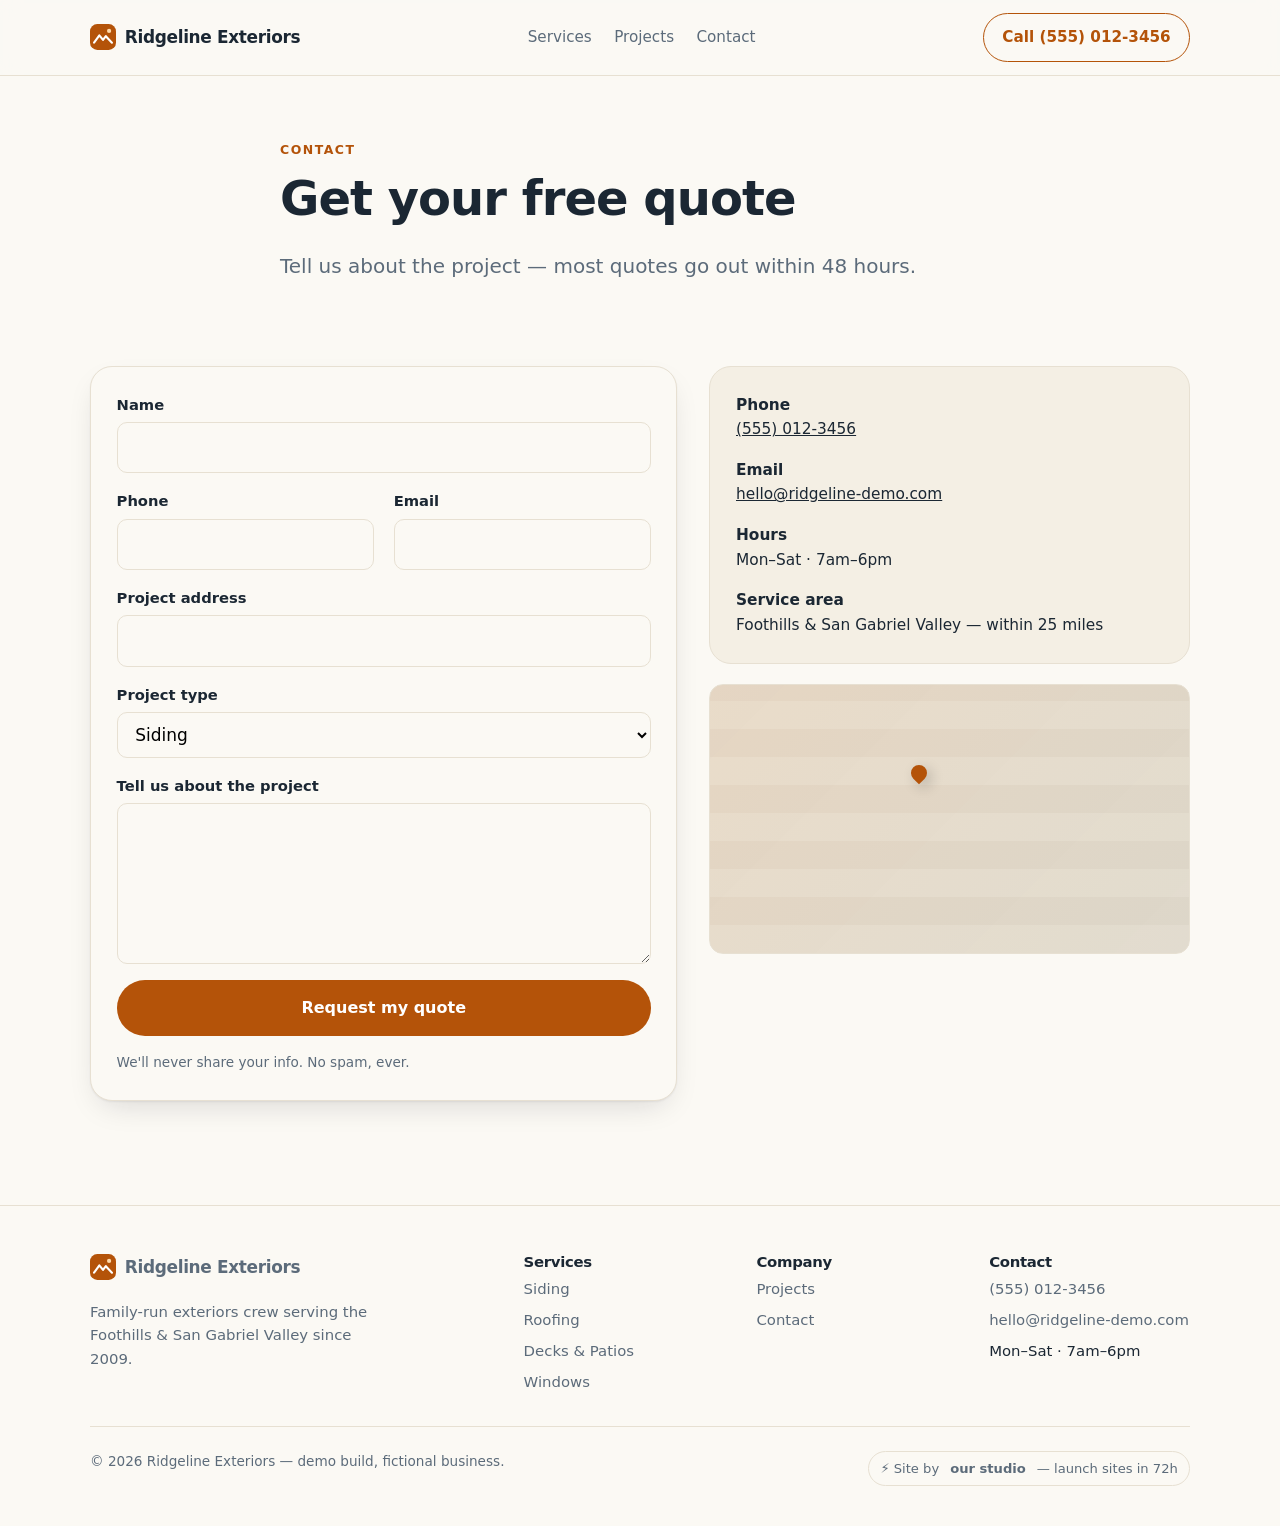
==== contact.html @ 2b3e5225 "Ridgeline Exteriors — showcase build (fictional business)" ====
<!doctype html>
<html lang="en">
<head>
  <meta charset="utf-8">
  <meta name="viewport" content="width=device-width, initial-scale=1">
  <title>Contact — Ridgeline Exteriors</title>
  <meta name="description" content="Request a free quote from Ridgeline Exteriors. Most quotes go out within 48 hours.">
  <link rel="icon" href="assets/favicon.svg" type="image/svg+xml">
  <link rel="stylesheet" href="assets/base.css">
  <link rel="stylesheet" href="assets/site.css">
</head>
<body>
  <header class="nav">
    <div class="container nav-inner">
      <a class="brand" href="index.html">
        <svg class="brand-mark" viewBox="0 0 32 32" aria-hidden="true"><rect width="32" height="32" rx="9" fill="var(--accent)"/><path d="M5 23l6.5-9 4.5 5.5 3.5-4.5L27 23" fill="none" stroke="#fff" stroke-width="2.6" stroke-linecap="round" stroke-linejoin="round"/><circle cx="23.5" cy="8.5" r="2.6" fill="#ffd9a8"/></svg>
        Ridgeline Exteriors
      </a>
      <nav aria-label="Main">
        <ul class="nav-links">
          <li><a href="services.html">Services</a></li>
          <li><a href="projects.html">Projects</a></li>
          <li><a href="contact.html" aria-current="page">Contact</a></li>
        </ul>
      </nav>
      <a class="btn btn-phone" href="tel:+15550123456">Call (555) 012-3456</a>
    </div>
  </header>

  <main>
    <section class="section-tight">
      <div class="container" style="max-width:720px;">
        <p class="eyebrow">Contact</p>
        <h1 style="font-size:clamp(1.9rem,4.5vw,3rem);">Get your free quote</h1>
        <p class="lead">Tell us about the project — most quotes go out within 48 hours.</p>
      </div>
    </section>

    <section class="section" style="padding-top:0;">
      <div class="container contact-grid">
        <!-- TODO(form): wire to a free-tier form endpoint before launch (Pages Functions / Formspree free) -->
        <form class="form-card form" action="#" method="post">
          <div class="field">
            <label for="name">Name</label>
            <input id="name" name="name" type="text" autocomplete="name" required>
          </div>
          <div class="grid grid-2">
            <div class="field">
              <label for="phone">Phone</label>
              <input id="phone" name="phone" type="tel" autocomplete="tel">
            </div>
            <div class="field">
              <label for="email">Email</label>
              <input id="email" name="email" type="email" autocomplete="email" required>
            </div>
          </div>
          <div class="field">
            <label for="address">Project address</label>
            <input id="address" name="address" type="text" autocomplete="street-address">
          </div>
          <div class="field">
            <label for="type">Project type</label>
            <select id="type" name="type">
              <option>Siding</option>
              <option>Roofing</option>
              <option>Deck or patio</option>
              <option>Windows</option>
              <option>Not sure yet</option>
            </select>
          </div>
          <div class="field">
            <label for="message">Tell us about the project</label>
            <textarea id="message" name="message" rows="5"></textarea>
          </div>
          <button class="btn btn-primary btn-lg" type="submit">Request my quote</button>
          <p class="muted mb-0" style="font-size:.85rem;">We'll never share your info. No spam, ever.</p>
        </form>

        <div style="display:grid;gap:1.25rem;">
          <div class="info-card">
            <div class="info-row">
              <div>
                <strong>Phone</strong>
                <a href="tel:+15550123456">(555) 012-3456</a>
              </div>
            </div>
            <div class="info-row">
              <div>
                <strong>Email</strong>
                <a href="mailto:hello@ridgeline-demo.com">hello@ridgeline-demo.com</a>
              </div>
            </div>
            <div class="info-row">
              <div>
                <strong>Hours</strong>
                Mon–Sat · 7am–6pm
              </div>
            </div>
            <div class="info-row">
              <div>
                <strong>Service area</strong>
                Foothills &amp; San Gabriel Valley — within 25 miles
              </div>
            </div>
          </div>
          <div class="map-ph" role="img" aria-label="Stylized map placeholder showing the service area"></div>
        </div>
      </div>
    </section>
  </main>

  <footer class="footer">
    <div class="container">
      <div class="footer-cols">
        <div>
          <a class="brand" href="index.html">
            <svg class="brand-mark" viewBox="0 0 32 32" aria-hidden="true"><rect width="32" height="32" rx="9" fill="var(--accent)"/><path d="M5 23l6.5-9 4.5 5.5 3.5-4.5L27 23" fill="none" stroke="#fff" stroke-width="2.6" stroke-linecap="round" stroke-linejoin="round"/><circle cx="23.5" cy="8.5" r="2.6" fill="#ffd9a8"/></svg>
            Ridgeline Exteriors
          </a>
          <p class="muted" style="margin-top:.8rem;max-width:30ch;">Family-run exteriors crew serving the Foothills &amp; San Gabriel Valley since 2009.</p>
        </div>
        <div>
          <h4>Services</h4>
          <ul>
            <li><a href="services.html#siding">Siding</a></li>
            <li><a href="services.html#roofing">Roofing</a></li>
            <li><a href="services.html#decks">Decks &amp; Patios</a></li>
            <li><a href="services.html#windows">Windows</a></li>
          </ul>
        </div>
        <div>
          <h4>Company</h4>
          <ul>
            <li><a href="projects.html">Projects</a></li>
            <li><a href="contact.html">Contact</a></li>
          </ul>
        </div>
        <div>
          <h4>Contact</h4>
          <ul>
            <li><a href="tel:+15550123456">(555) 012-3456</a></li>
            <li><a href="mailto:hello@ridgeline-demo.com">hello@ridgeline-demo.com</a></li>
            <li>Mon–Sat · 7am–6pm</li>
          </ul>
        </div>
      </div>
      <div class="footer-bottom">
        <span>© 2026 Ridgeline Exteriors — demo build, fictional business.</span>
        <a class="site-badge" href="#">⚡ Site by <strong>&nbsp;our studio&nbsp;</strong>— launch sites in 72h</a>
      </div>
    </div>
  </footer>
</body>
</html>
---- assets/base.css ----
/* ============================================================
   Studio Web Kit — base.css (v1)
   Structure + components. Builds override tokens in site.css.
   Static-first · no dependencies · self-contained.
   ============================================================ */

/* --- Tokens ------------------------------------------------- */
:root {
  --bg: #ffffff;
  --fg: #101223;
  --muted: #5d6172;
  --line: #e7e9f2;
  --card: #f6f7fb;
  --accent: #5b5bd6;
  --accent-contrast: #ffffff;
  --accent-soft: #ececfd;
  --ok: #0f9d6a;
  --radius-s: 10px;
  --radius: 16px;
  --radius-l: 24px;
  --maxw: 1100px;
  --font: ui-sans-serif, system-ui, -apple-system, "Segoe UI", Roboto, "Helvetica Neue", Arial, sans-serif;
  --mono: ui-monospace, SFMono-Regular, Menlo, Consolas, monospace;
  --shadow: 0 1px 2px rgba(16, 18, 35, .06), 0 12px 32px -12px rgba(16, 18, 35, .18);
}

/* --- Reset -------------------------------------------------- */
*, *::before, *::after { box-sizing: border-box; }
html { scroll-behavior: smooth; -webkit-text-size-adjust: 100%; }
body { margin: 0; font-family: var(--font); color: var(--fg); background: var(--bg); line-height: 1.6; font-size: 17px; }
img, svg, video { max-width: 100%; display: block; }
a { color: inherit; }
button, input, textarea, select { font: inherit; }

/* --- Type ---------------------------------------------------- */
h1, h2, h3, h4 { line-height: 1.12; letter-spacing: -0.02em; margin: 0 0 .5em; font-weight: 700; text-wrap: balance; }
h1 { font-size: clamp(2.1rem, 5.2vw, 3.6rem); }
h2 { font-size: clamp(1.6rem, 3.6vw, 2.4rem); }
h3 { font-size: 1.2rem; }
p { margin: 0 0 1em; }
.lead { font-size: clamp(1.05rem, 2.2vw, 1.25rem); color: var(--muted); }
.eyebrow { text-transform: uppercase; letter-spacing: .12em; font-size: .78rem; font-weight: 700; color: var(--accent); margin-bottom: 1em; }

/* --- Layout --------------------------------------------------- */
.container { width: min(var(--maxw), 100% - 3rem); margin-inline: auto; }
.section { padding: clamp(3.5rem, 9vw, 6.5rem) 0; }
.section-tight { padding: clamp(2.5rem, 6vw, 4rem) 0; }
.grid { display: grid; gap: 1.25rem; }
.grid-2 { grid-template-columns: repeat(2, 1fr); }
.grid-3 { grid-template-columns: repeat(3, 1fr); }
.grid-4 { grid-template-columns: repeat(4, 1fr); }
@media (max-width: 1000px) { .grid-4 { grid-template-columns: repeat(2, 1fr); } }
@media (max-width: 560px) { .grid-4 { grid-template-columns: 1fr; } }
@media (max-width: 860px) { .grid-2, .grid-3 { grid-template-columns: 1fr; } }
.center { text-align: center; }
.muted { color: var(--muted); }

/* --- Nav ------------------------------------------------------- */
.nav { position: sticky; top: 0; z-index: 50; backdrop-filter: blur(10px); background: color-mix(in srgb, var(--bg) 82%, transparent); border-bottom: 1px solid var(--line); }
.nav-inner { display: flex; align-items: center; justify-content: space-between; gap: 1rem; padding: .8rem 0; }
.brand { display: inline-flex; align-items: center; gap: .55rem; font-weight: 800; letter-spacing: -.02em; text-decoration: none; font-size: 1.06rem; }
.brand-mark { width: 26px; height: 26px; }
.nav-links { display: flex; gap: 1.4rem; list-style: none; margin: 0; padding: 0; font-size: .95rem; }
.nav-links a { text-decoration: none; color: var(--muted); }
.nav-links a:hover { color: var(--fg); }
@media (max-width: 720px) { .nav-links { display: none; } }

/* --- Buttons ---------------------------------------------------- */
.btn { display: inline-flex; align-items: center; justify-content: center; gap: .5rem; padding: .72rem 1.15rem; border-radius: 999px; border: 1px solid transparent; text-decoration: none; font-weight: 600; font-size: .95rem; cursor: pointer; transition: transform .06s ease, box-shadow .15s ease, background .15s ease; }
.btn:active { transform: translateY(1px); }
.btn-primary { background: var(--accent); color: var(--accent-contrast); }
.btn-primary:hover { box-shadow: 0 8px 20px -8px color-mix(in srgb, var(--accent) 60%, transparent); }
.btn-ghost { border-color: var(--line); color: var(--fg); background: var(--bg); }
.btn-ghost:hover { border-color: color-mix(in srgb, var(--fg) 25%, var(--line)); }
.btn-lg { padding: .9rem 1.5rem; font-size: 1rem; }

/* --- Hero -------------------------------------------------------- */
.hero { padding: clamp(3rem, 8vw, 6rem) 0 clamp(2.5rem, 6vw, 4rem); }
.hero-inner { display: grid; grid-template-columns: 1.05fr .95fr; gap: clamp(2rem, 5vw, 4rem); align-items: center; }
@media (max-width: 900px) { .hero-inner { grid-template-columns: 1fr; } }
.hero-cta { display: flex; gap: .75rem; flex-wrap: wrap; margin-top: 1.6rem; }
.hero-note { margin-top: .9rem; font-size: .88rem; color: var(--muted); }

/* --- Cards -------------------------------------------------------- */
.card { background: var(--card); border: 1px solid var(--line); border-radius: var(--radius); padding: 1.5rem; }
.card-plain { background: var(--bg); box-shadow: var(--shadow); border: 1px solid var(--line); }
.icon { width: 34px; height: 34px; margin-bottom: .9rem; color: var(--accent); }

/* --- Steps --------------------------------------------------------- */
.step-num { display: inline-flex; width: 30px; height: 30px; border-radius: 999px; align-items: center; justify-content: center; background: var(--accent-soft); color: var(--accent); font-weight: 700; font-size: .9rem; margin-bottom: .8rem; }

/* --- Pricing -------------------------------------------------------- */
.pricing { display: grid; grid-template-columns: repeat(3, 1fr); gap: 1.25rem; align-items: stretch; }
@media (max-width: 860px) { .pricing { grid-template-columns: 1fr; } }
.plan { display: flex; flex-direction: column; gap: .9rem; }
.plan.featured { border-color: color-mix(in srgb, var(--accent) 55%, var(--line)); box-shadow: var(--shadow); }
.plan .price { font-size: 2.1rem; font-weight: 800; letter-spacing: -.03em; }
.plan .price small { font-size: .9rem; font-weight: 500; color: var(--muted); letter-spacing: 0; }
.plan ul { list-style: none; margin: 0; padding: 0; display: grid; gap: .5rem; font-size: .95rem; color: var(--muted); }
.plan li::before { content: "\2713"; color: var(--ok); font-weight: 700; margin-right: .5rem; }
.plan .btn { margin-top: auto; }

/* --- FAQ -------------------------------------------------------------- */
.faq { display: grid; gap: .6rem; }
.faq details { border: 1px solid var(--line); border-radius: var(--radius-s); padding: 1rem 1.2rem; background: var(--bg); }
.faq summary { cursor: pointer; font-weight: 600; }
.faq details[open] { background: var(--card); }
.faq p { margin: .7rem 0 0; color: var(--muted); }

/* --- Forms -------------------------------------------------------------- */
.form { display: grid; gap: 1rem; }
.field { display: grid; gap: .35rem; }
.field label { font-weight: 600; font-size: .92rem; }
.field input, .field textarea, .field select { padding: .7rem .85rem; border: 1px solid var(--line); border-radius: var(--radius-s); background: var(--bg); }
.field input:focus, .field textarea:focus { outline: 2px solid color-mix(in srgb, var(--accent) 45%, transparent); outline-offset: 1px; border-color: var(--accent); }

/* --- CTA band -------------------------------------------------------------- */
.cta-band { background: color-mix(in srgb, var(--accent) 8%, var(--bg)); border-block: 1px solid var(--line); }
.cta-band .container { display: flex; align-items: center; justify-content: space-between; gap: 1.5rem; flex-wrap: wrap; padding-block: clamp(2rem, 5vw, 3rem); }

/* --- Footer ------------------------------------------------------------------ */
.footer { padding: 3rem 0 2.5rem; border-top: 1px solid var(--line); font-size: .93rem; }
.footer-cols { display: grid; grid-template-columns: 2fr 1fr 1fr 1fr; gap: 2rem; margin-bottom: 2rem; }
@media (max-width: 860px) { .footer-cols { grid-template-columns: 1fr 1fr; } }
.footer a { color: var(--muted); text-decoration: none; }
.footer a:hover { color: var(--fg); }
.footer ul { list-style: none; margin: 0; padding: 0; display: grid; gap: .45rem; }
.footer-bottom { display: flex; justify-content: space-between; gap: 1rem; flex-wrap: wrap; color: var(--muted); border-top: 1px solid var(--line); padding-top: 1.5rem; font-size: .85rem; }
.site-badge { display: inline-flex; align-items: center; gap: .4rem; padding: .35rem .7rem; border: 1px solid var(--line); border-radius: 999px; font-size: .82rem; color: var(--muted); text-decoration: none; }

/* --- Utilities ------------------------------------------------------------------ */
.logo-row { display: flex; gap: 2rem; flex-wrap: wrap; align-items: center; justify-content: center; color: var(--muted); font-weight: 700; letter-spacing: .02em; font-size: .95rem; opacity: .9; }
.mt-0 { margin-top: 0; } .mb-0 { margin-bottom: 0; }
.sr-only { position: absolute; width: 1px; height: 1px; padding: 0; margin: -1px; overflow: hidden; clip: rect(0 0 0 0); white-space: nowrap; border: 0; }
---- assets/site.css ----
/* Ridgeline Exteriors demo — theme + build-specific pieces (kit override pattern) */

:root {
  --bg: #fbf9f4;
  --fg: #1b2733;
  --muted: #5c6b7a;
  --line: #e7e0d2;
  --card: #f4efe4;
  --accent: #b45309;
  --accent-soft: #fbeedd;
  --ok: #15803d;
  --radius: 14px;
  --radius-l: 22px;
}

/* --- Trust bar --------------------------------------------------- */
.trustbar { display: flex; flex-wrap: wrap; gap: .6rem 2.2rem; align-items: center; justify-content: center; color: var(--muted); font-size: .95rem; font-weight: 600; }
.trustbar span { display: inline-flex; align-items: center; gap: .45rem; }
.trustbar .star { color: #d97706; }

/* --- Photo blocks (CSS-drawn scenes, no external images) --------- */
.photo { position: relative; border-radius: var(--radius); overflow: hidden; aspect-ratio: 4 / 3; }
.photo::after { content: ""; position: absolute; inset: 0; background: linear-gradient(180deg, rgba(255,255,255,.14), transparent 30%, rgba(0,0,0,.55)); }
.photo .cap { position: absolute; left: .8rem; bottom: .7rem; z-index: 2; color: #fff; font-size: .82rem; font-weight: 700; text-shadow: 0 1px 8px rgba(0,0,0,.65); background: rgba(15,18,30,.38); padding: .16rem .55rem; border-radius: 999px; }
.photo-siding { background:
  radial-gradient(80% 60% at 75% 12%, rgba(255, 244, 214, .55), transparent 60%),
  repeating-linear-gradient(0deg, #8fa3b8 0 16px, #8699ae 16px 32px); }
.photo-deck { background:
  radial-gradient(70% 55% at 20% 10%, rgba(255, 235, 205, .5), transparent 60%),
  repeating-linear-gradient(90deg, #b98a5a 0 14px, #ab7d4f 14px 28px); }
.photo-roof { background:
  radial-gradient(75% 55% at 78% 8%, rgba(226, 232, 240, .5), transparent 60%),
  repeating-linear-gradient(115deg, #3a4148 0 20px, #454d55 20px 40px); }
.photo-window { background:
  radial-gradient(60% 50% at 30% 15%, rgba(191, 219, 254, .55), transparent 65%),
  repeating-linear-gradient(90deg, #6f7f8f 0 22px, #647484 22px 44px, #d9dee3 44px 47px); }

/* --- Service cards ------------------------------------------------ */
.service-card { display: flex; flex-direction: column; gap: .6rem; }
.service-card .more { font-weight: 700; color: var(--accent); text-decoration: none; font-size: .92rem; }
.service-card .more:hover { text-decoration: underline; }

/* --- Testimonials --------------------------------------------------- */
.testimonial { display: flex; flex-direction: column; justify-content: space-between; gap: .8rem; }
.testimonial blockquote { margin: 0; font-size: 1.02rem; }
.testimonial .who { color: var(--muted); font-size: .9rem; font-weight: 600; }

/* --- Quote band ------------------------------------------------------ */
.quote-band { background: var(--accent); color: #fff; border: 0; }
.quote-band .container { display: flex; align-items: center; justify-content: space-between; gap: 1.5rem; flex-wrap: wrap; padding-block: clamp(2rem, 5vw, 3rem); }
.quote-band .muted { color: rgba(255, 255, 255, .82); }
.quote-band .btn-primary { background: #fff; color: var(--accent); }

/* --- Phone button / nav ----------------------------------------------- */
.btn-phone { border-color: var(--accent); color: var(--accent); background: transparent; }

/* --- Contact page ------------------------------------------------------ */
.contact-grid { display: grid; grid-template-columns: 1.1fr .9fr; gap: 2rem; align-items: start; }
@media (max-width: 860px) { .contact-grid { grid-template-columns: 1fr; } }
.form-card { background: var(--bg); border: 1px solid var(--line); border-radius: var(--radius-l); padding: 1.6rem; box-shadow: var(--shadow); }
.info-card { background: var(--card); border: 1px solid var(--line); border-radius: var(--radius-l); padding: 1.6rem; display: grid; gap: 1rem; }
.info-row { display: flex; gap: .7rem; align-items: flex-start; font-size: .96rem; }
.info-row strong { display: block; }
.map-ph { border-radius: var(--radius); border: 1px solid var(--line); aspect-ratio: 16 / 9; background:
  linear-gradient(135deg, rgba(180, 83, 9, .08), rgba(27, 39, 51, .06)),
  repeating-linear-gradient(0deg, #eee7d9 0 28px, #e9e1d2 28px 56px),
  repeating-linear-gradient(90deg, #eee7d9 0 28px, #e9e1d2 28px 56px); position: relative; overflow: hidden; }
.map-ph::before { content: ""; position: absolute; left: 42%; top: 30%; width: 16px; height: 16px; border-radius: 999px 999px 999px 0; background: var(--accent); transform: rotate(-45deg); box-shadow: 0 6px 14px rgba(0,0,0,.2); }

/* --- Process steps ------------------------------------------------------ */
.process { display: grid; gap: 1.2rem; }
.process .row { display: flex; gap: 1rem; align-items: flex-start; }

/* --- Check lists / chips -------------------------------------------------- */
.checks { list-style: none; margin: 0 0 1rem; padding: 0; display: grid; gap: .5rem; font-size: .98rem; color: var(--muted); }
.checks li::before { content: "\2713"; color: var(--ok); font-weight: 700; margin-right: .5rem; }
.chip-row { display: flex; gap: .5rem; flex-wrap: wrap; margin: 1.5rem 0 2rem; }
.chip { display: inline-block; padding: .4rem .9rem; border: 1px solid var(--line); border-radius: 999px; font-size: .88rem; color: var(--muted); background: var(--bg); }
.chip.active { border-color: var(--accent); color: var(--accent); background: var(--accent-soft); font-weight: 700; }
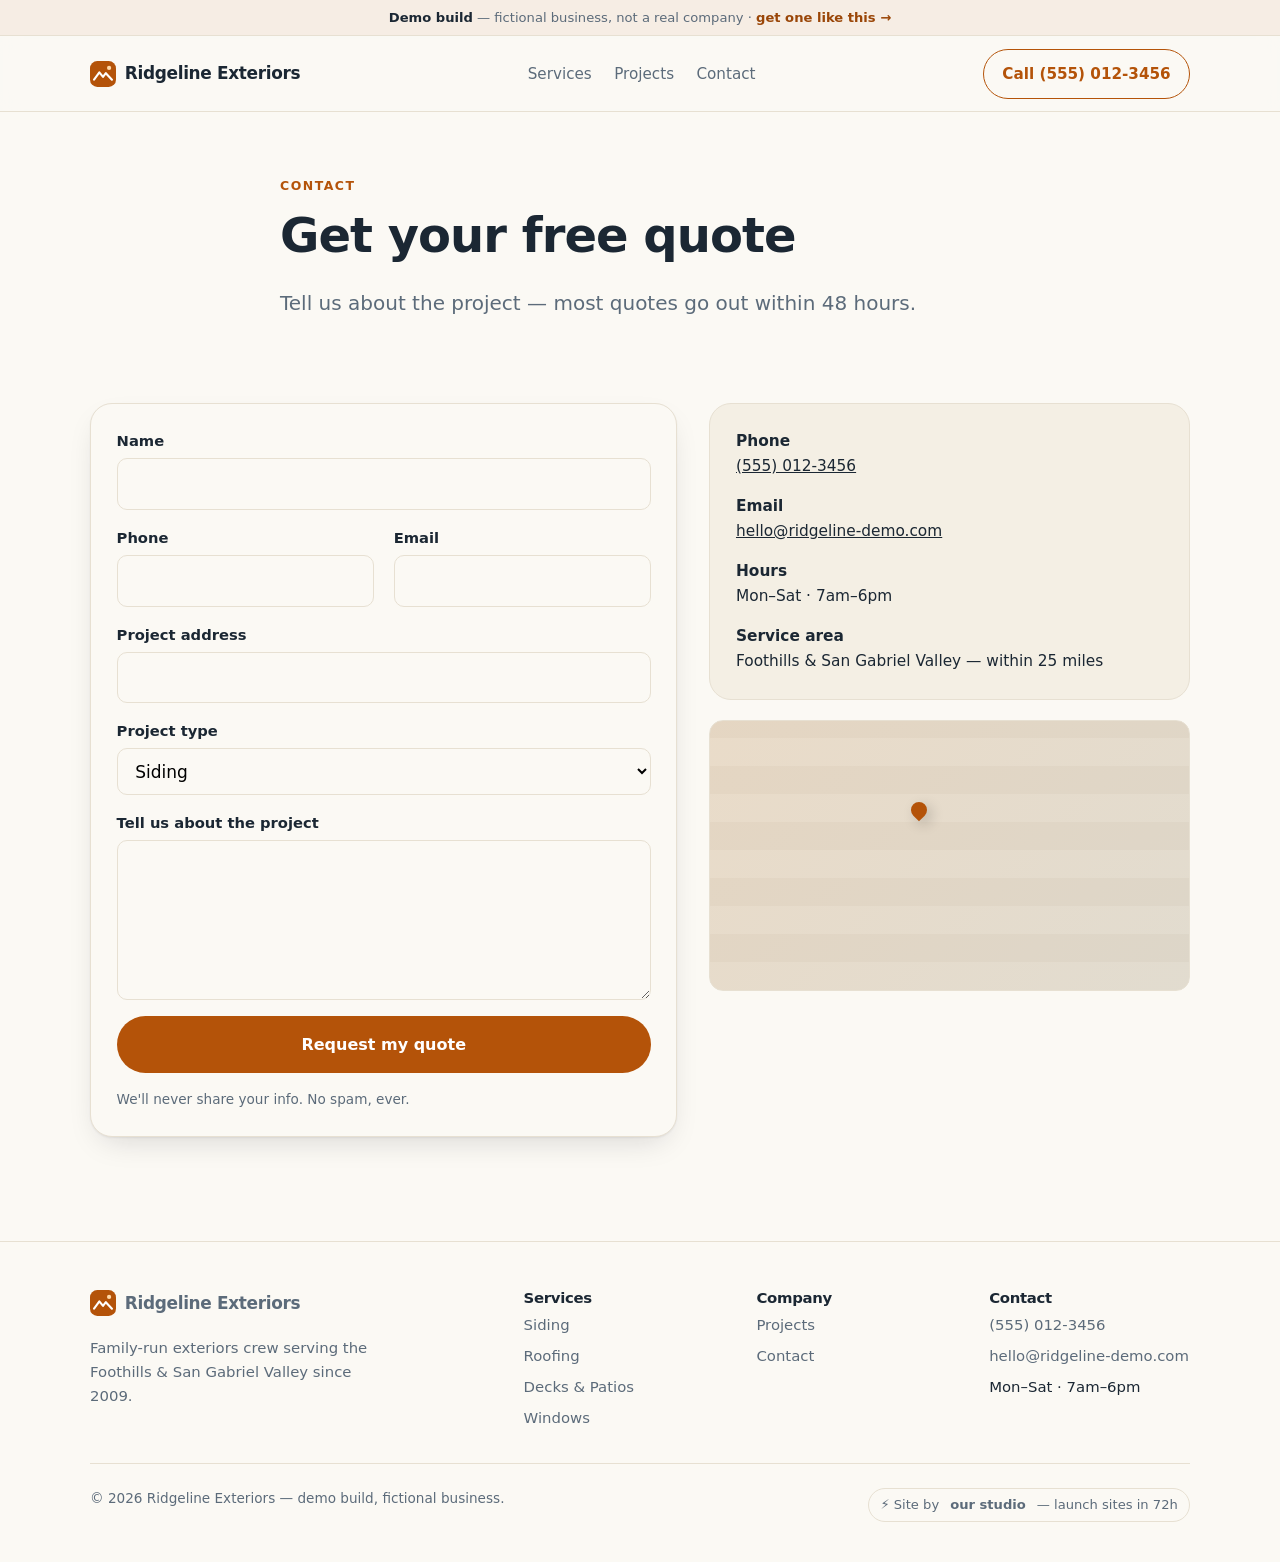
==== commit e6d7be53: "Demo-build strip above nav (Panam review nit)" ====
--- a/contact.html
+++ b/contact.html
@@ -10,6 +10,7 @@
   <link rel="stylesheet" href="assets/site.css">
 </head>
 <body>
+  <div class="demo-strip"><strong>Demo build</strong> — fictional business, not a real company · <a href="https://multosakalye.github.io/launch-line/">get one like this →</a></div>
   <header class="nav">
     <div class="container nav-inner">
       <a class="brand" href="index.html">
@@ -120,7 +121,7 @@
           <p class="muted" style="margin-top:.8rem;max-width:30ch;">Family-run exteriors crew serving the Foothills &amp; San Gabriel Valley since 2009.</p>
         </div>
         <div>
-          <h4>Services</h4>
+          <h3>Services</h3>
           <ul>
             <li><a href="services.html#siding">Siding</a></li>
             <li><a href="services.html#roofing">Roofing</a></li>
@@ -129,14 +130,14 @@
           </ul>
         </div>
         <div>
-          <h4>Company</h4>
+          <h3>Company</h3>
           <ul>
             <li><a href="projects.html">Projects</a></li>
             <li><a href="contact.html">Contact</a></li>
           </ul>
         </div>
         <div>
-          <h4>Contact</h4>
+          <h3>Contact</h3>
           <ul>
             <li><a href="tel:+15550123456">(555) 012-3456</a></li>
             <li><a href="mailto:hello@ridgeline-demo.com">hello@ridgeline-demo.com</a></li>
@@ -146,7 +147,7 @@
       </div>
       <div class="footer-bottom">
         <span>© 2026 Ridgeline Exteriors — demo build, fictional business.</span>
-        <a class="site-badge" href="#">⚡ Site by <strong>&nbsp;our studio&nbsp;</strong>— launch sites in 72h</a>
+        <a class="site-badge" href="https://multosakalye.github.io/launch-line/">⚡ Site by <strong>&nbsp;our studio&nbsp;</strong>— launch sites in 72h</a>
       </div>
     </div>
   </footer>
--- a/assets/base.css
+++ b/assets/base.css
@@ -125,8 +125,13 @@
 .footer a { color: var(--muted); text-decoration: none; }
 .footer a:hover { color: var(--fg); }
 .footer ul { list-style: none; margin: 0; padding: 0; display: grid; gap: .45rem; }
+.footer h3 { font-size: 1em; }
 .footer-bottom { display: flex; justify-content: space-between; gap: 1rem; flex-wrap: wrap; color: var(--muted); border-top: 1px solid var(--line); padding-top: 1.5rem; font-size: .85rem; }
 .site-badge { display: inline-flex; align-items: center; gap: .4rem; padding: .35rem .7rem; border: 1px solid var(--line); border-radius: 999px; font-size: .82rem; color: var(--muted); text-decoration: none; }
+.demo-strip { background: color-mix(in srgb, var(--accent) 7%, var(--bg)); border-bottom: 1px solid var(--line); text-align: center; font-size: .82rem; color: var(--muted); padding: .45rem 1rem; }
+.demo-strip strong { color: var(--fg); }
+.demo-strip a { color: var(--accent-ink, var(--accent)); font-weight: 600; text-decoration: none; }
+.demo-strip a:hover { text-decoration: underline; }
 
 /* --- Utilities ------------------------------------------------------------------ */
 .logo-row { display: flex; gap: 2rem; flex-wrap: wrap; align-items: center; justify-content: center; color: var(--muted); font-weight: 700; letter-spacing: .02em; font-size: .95rem; opacity: .9; }
--- a/assets/site.css
+++ b/assets/site.css
@@ -77,3 +77,9 @@
 .chip-row { display: flex; gap: .5rem; flex-wrap: wrap; margin: 1.5rem 0 2rem; }
 .chip { display: inline-block; padding: .4rem .9rem; border: 1px solid var(--line); border-radius: 999px; font-size: .88rem; color: var(--muted); background: var(--bg); }
 .chip.active { border-color: var(--accent); color: var(--accent); background: var(--accent-soft); font-weight: 700; }
+
+/* --- Contrast fixes (Lighthouse) ------------------------------------- */
+:root { --accent-ink: #9a4608; }
+.service-card .more { color: var(--accent-ink); }
+.step-num { color: var(--accent-ink); }
+.quote-band .muted { color: #fff; }
